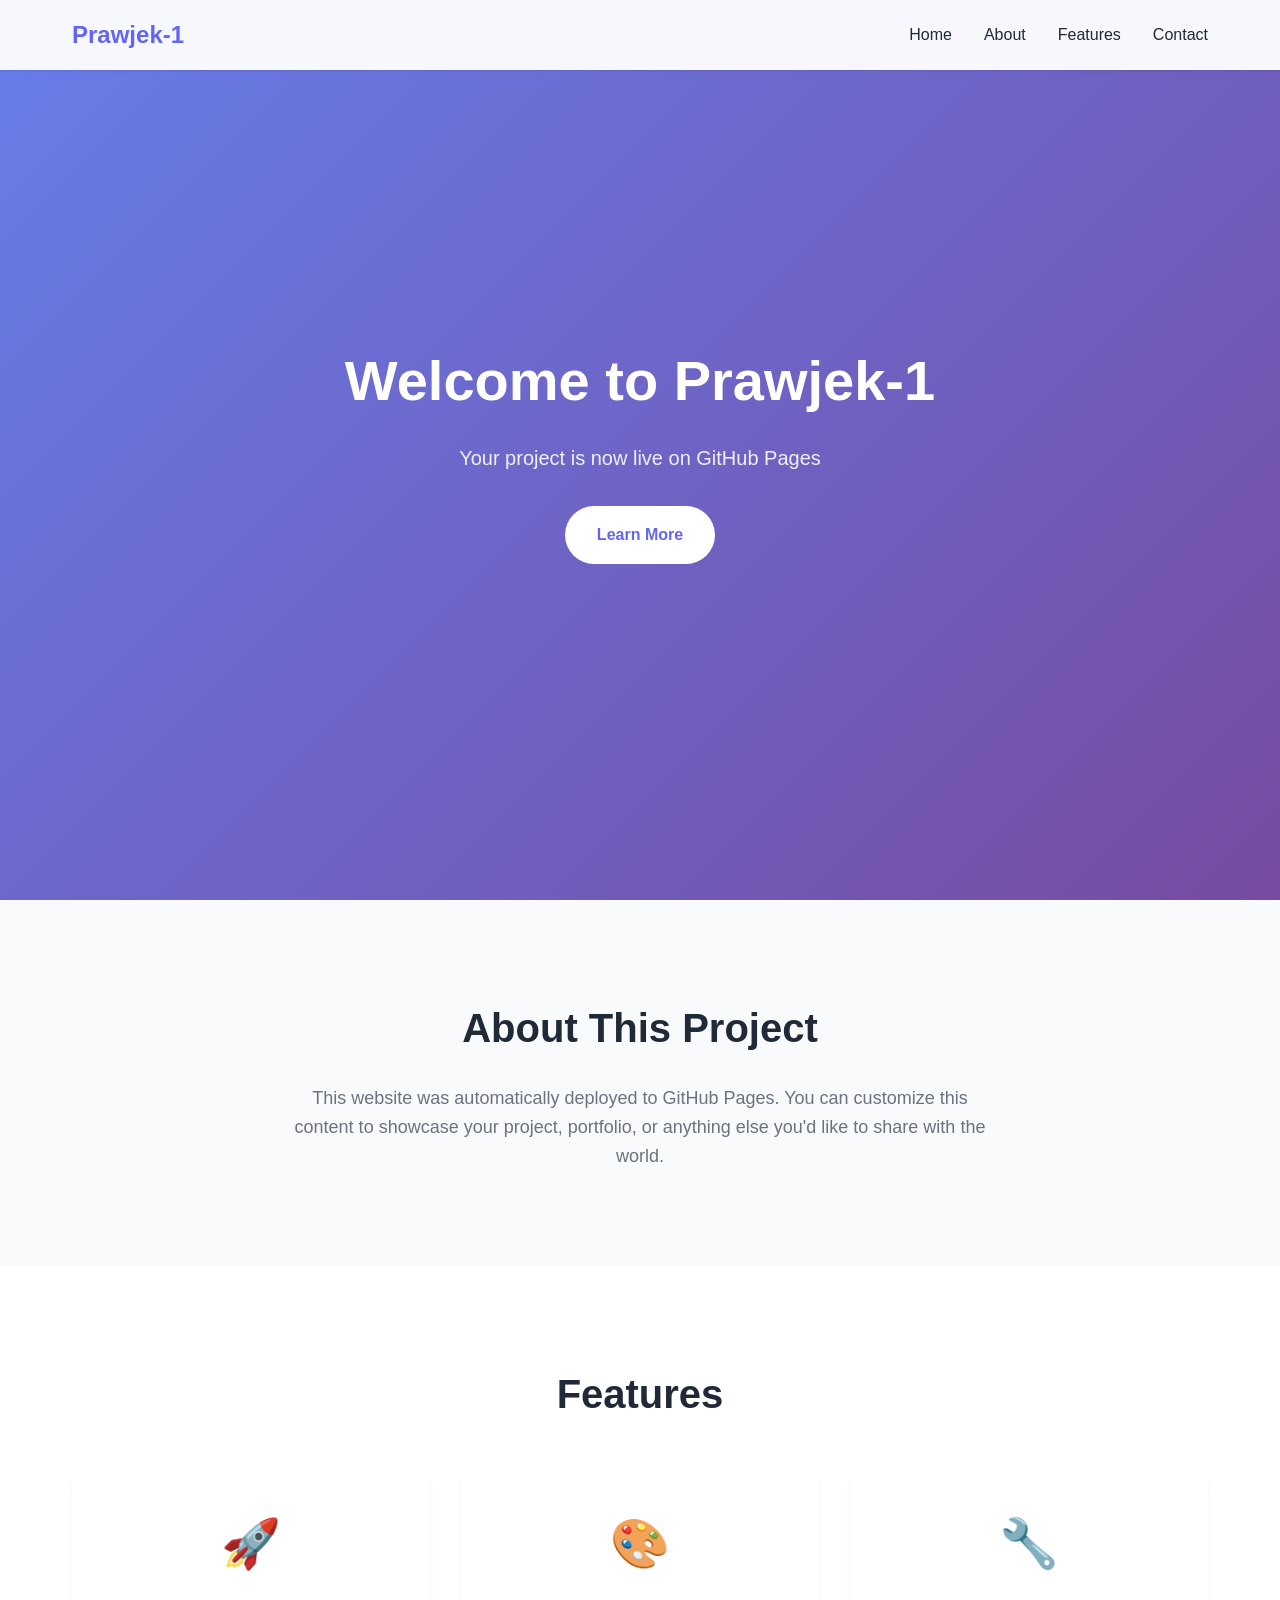
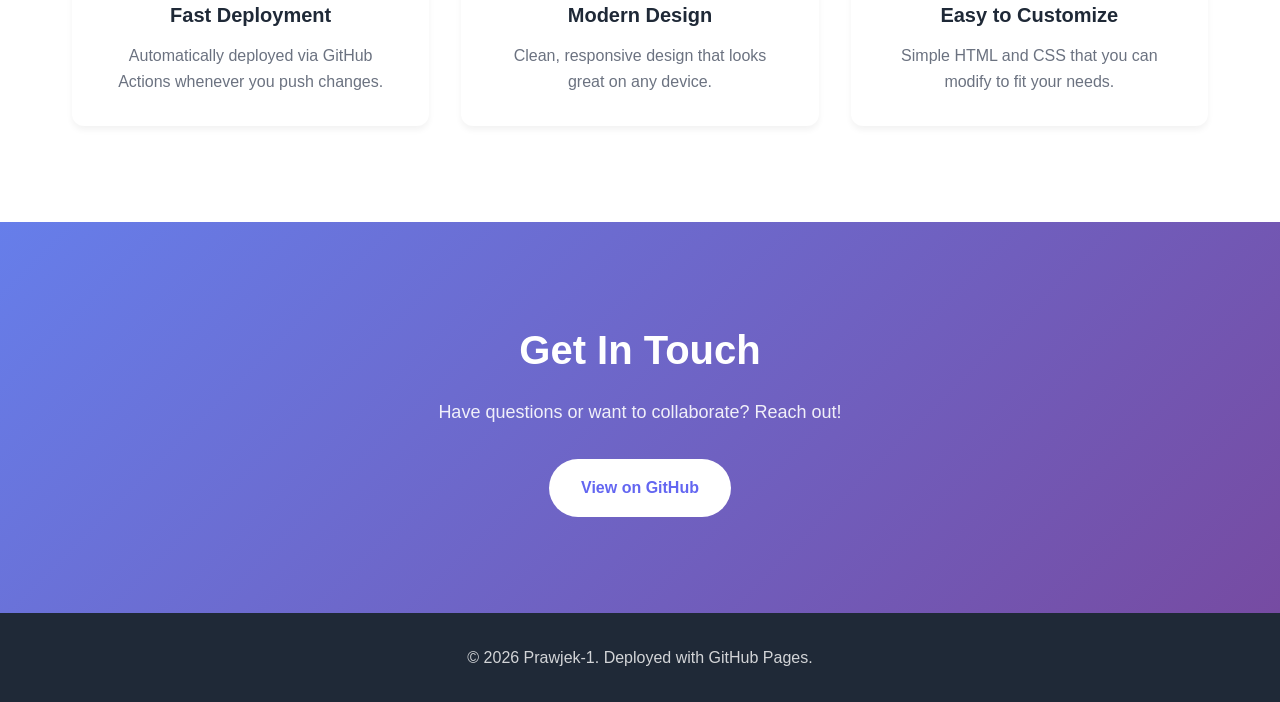
==== index.html @ 38181881 "Add GitHub Pages website with automatic deployment - Create responsive landing page with modern desi" ====
<!DOCTYPE html>
<html lang="en">
<head>
    <meta charset="UTF-8">
    <meta name="viewport" content="width=device-width, initial-scale=1.0">
    <title>Prawjek-1 | Welcome</title>
    <link rel="stylesheet" href="style.css">
</head>
<body>
    <header>
        <nav>
            <div class="logo">Prawjek-1</div>
            <ul class="nav-links">
                <li><a href="#home">Home</a></li>
                <li><a href="#about">About</a></li>
                <li><a href="#features">Features</a></li>
                <li><a href="#contact">Contact</a></li>
            </ul>
        </nav>
    </header>

    <main>
        <section id="home" class="hero">
            <div class="hero-content">
                <h1>Welcome to Prawjek-1</h1>
                <p>Your project is now live on GitHub Pages</p>
                <a href="#about" class="cta-button">Learn More</a>
            </div>
        </section>

        <section id="about" class="about">
            <div class="container">
                <h2>About This Project</h2>
                <p>This website was automatically deployed to GitHub Pages. You can customize this content to showcase your project, portfolio, or anything else you'd like to share with the world.</p>
            </div>
        </section>

        <section id="features" class="features">
            <div class="container">
                <h2>Features</h2>
                <div class="feature-grid">
                    <div class="feature-card">
                        <div class="feature-icon">🚀</div>
                        <h3>Fast Deployment</h3>
                        <p>Automatically deployed via GitHub Actions whenever you push changes.</p>
                    </div>
                    <div class="feature-card">
                        <div class="feature-icon">🎨</div>
                        <h3>Modern Design</h3>
                        <p>Clean, responsive design that looks great on any device.</p>
                    </div>
                    <div class="feature-card">
                        <div class="feature-icon">🔧</div>
                        <h3>Easy to Customize</h3>
                        <p>Simple HTML and CSS that you can modify to fit your needs.</p>
                    </div>
                </div>
            </div>
        </section>

        <section id="contact" class="contact">
            <div class="container">
                <h2>Get In Touch</h2>
                <p>Have questions or want to collaborate? Reach out!</p>
                <a href="https://github.com/vishchhab-bit/Prawjek-1" class="cta-button">View on GitHub</a>
            </div>
        </section>
    </main>

    <footer>
        <p>&copy; 2026 Prawjek-1. Deployed with GitHub Pages.</p>
    </footer>
</body>
</html>
---- style.css ----
* {
    margin: 0;
    padding: 0;
    box-sizing: border-box;
}

:root {
    --primary-color: #6366f1;
    --primary-dark: #4f46e5;
    --secondary-color: #0ea5e9;
    --text-color: #1f2937;
    --text-light: #6b7280;
    --bg-color: #ffffff;
    --bg-alt: #f9fafb;
}

body {
    font-family: -apple-system, BlinkMacSystemFont, 'Segoe UI', Roboto, Oxygen, Ubuntu, sans-serif;
    line-height: 1.6;
    color: var(--text-color);
    background-color: var(--bg-color);
}

/* Navigation */
header {
    position: fixed;
    top: 0;
    width: 100%;
    background: rgba(255, 255, 255, 0.95);
    backdrop-filter: blur(10px);
    box-shadow: 0 1px 3px rgba(0, 0, 0, 0.1);
    z-index: 1000;
}

nav {
    max-width: 1200px;
    margin: 0 auto;
    padding: 1rem 2rem;
    display: flex;
    justify-content: space-between;
    align-items: center;
}

.logo {
    font-size: 1.5rem;
    font-weight: 700;
    color: var(--primary-color);
}

.nav-links {
    display: flex;
    list-style: none;
    gap: 2rem;
}

.nav-links a {
    text-decoration: none;
    color: var(--text-color);
    font-weight: 500;
    transition: color 0.3s;
}

.nav-links a:hover {
    color: var(--primary-color);
}

/* Hero Section */
.hero {
    min-height: 100vh;
    display: flex;
    align-items: center;
    justify-content: center;
    text-align: center;
    background: linear-gradient(135deg, #667eea 0%, #764ba2 100%);
    color: white;
    padding: 2rem;
}

.hero-content h1 {
    font-size: 3.5rem;
    margin-bottom: 1rem;
    font-weight: 700;
}

.hero-content p {
    font-size: 1.25rem;
    margin-bottom: 2rem;
    opacity: 0.9;
}

.cta-button {
    display: inline-block;
    padding: 1rem 2rem;
    background: white;
    color: var(--primary-color);
    text-decoration: none;
    border-radius: 50px;
    font-weight: 600;
    transition: transform 0.3s, box-shadow 0.3s;
}

.cta-button:hover {
    transform: translateY(-2px);
    box-shadow: 0 10px 20px rgba(0, 0, 0, 0.2);
}

/* Container */
.container {
    max-width: 1200px;
    margin: 0 auto;
    padding: 0 2rem;
}

/* About Section */
.about {
    padding: 6rem 0;
    background: var(--bg-alt);
    text-align: center;
}

.about h2 {
    font-size: 2.5rem;
    margin-bottom: 1.5rem;
    color: var(--text-color);
}

.about p {
    font-size: 1.125rem;
    color: var(--text-light);
    max-width: 700px;
    margin: 0 auto;
}

/* Features Section */
.features {
    padding: 6rem 0;
    text-align: center;
}

.features h2 {
    font-size: 2.5rem;
    margin-bottom: 3rem;
}

.feature-grid {
    display: grid;
    grid-template-columns: repeat(auto-fit, minmax(280px, 1fr));
    gap: 2rem;
}

.feature-card {
    padding: 2rem;
    background: var(--bg-color);
    border-radius: 12px;
    box-shadow: 0 4px 6px rgba(0, 0, 0, 0.05);
    transition: transform 0.3s, box-shadow 0.3s;
}

.feature-card:hover {
    transform: translateY(-5px);
    box-shadow: 0 10px 30px rgba(0, 0, 0, 0.1);
}

.feature-icon {
    font-size: 3rem;
    margin-bottom: 1rem;
}

.feature-card h3 {
    font-size: 1.25rem;
    margin-bottom: 0.75rem;
    color: var(--text-color);
}

.feature-card p {
    color: var(--text-light);
}

/* Contact Section */
.contact {
    padding: 6rem 0;
    background: linear-gradient(135deg, #667eea 0%, #764ba2 100%);
    color: white;
    text-align: center;
}

.contact h2 {
    font-size: 2.5rem;
    margin-bottom: 1rem;
}

.contact p {
    font-size: 1.125rem;
    margin-bottom: 2rem;
    opacity: 0.9;
}

/* Footer */
footer {
    padding: 2rem;
    text-align: center;
    background: var(--text-color);
    color: white;
}

footer p {
    opacity: 0.8;
}

/* Responsive */
@media (max-width: 768px) {
    .hero-content h1 {
        font-size: 2.5rem;
    }

    .nav-links {
        display: none;
    }

    .feature-grid {
        grid-template-columns: 1fr;
    }
}
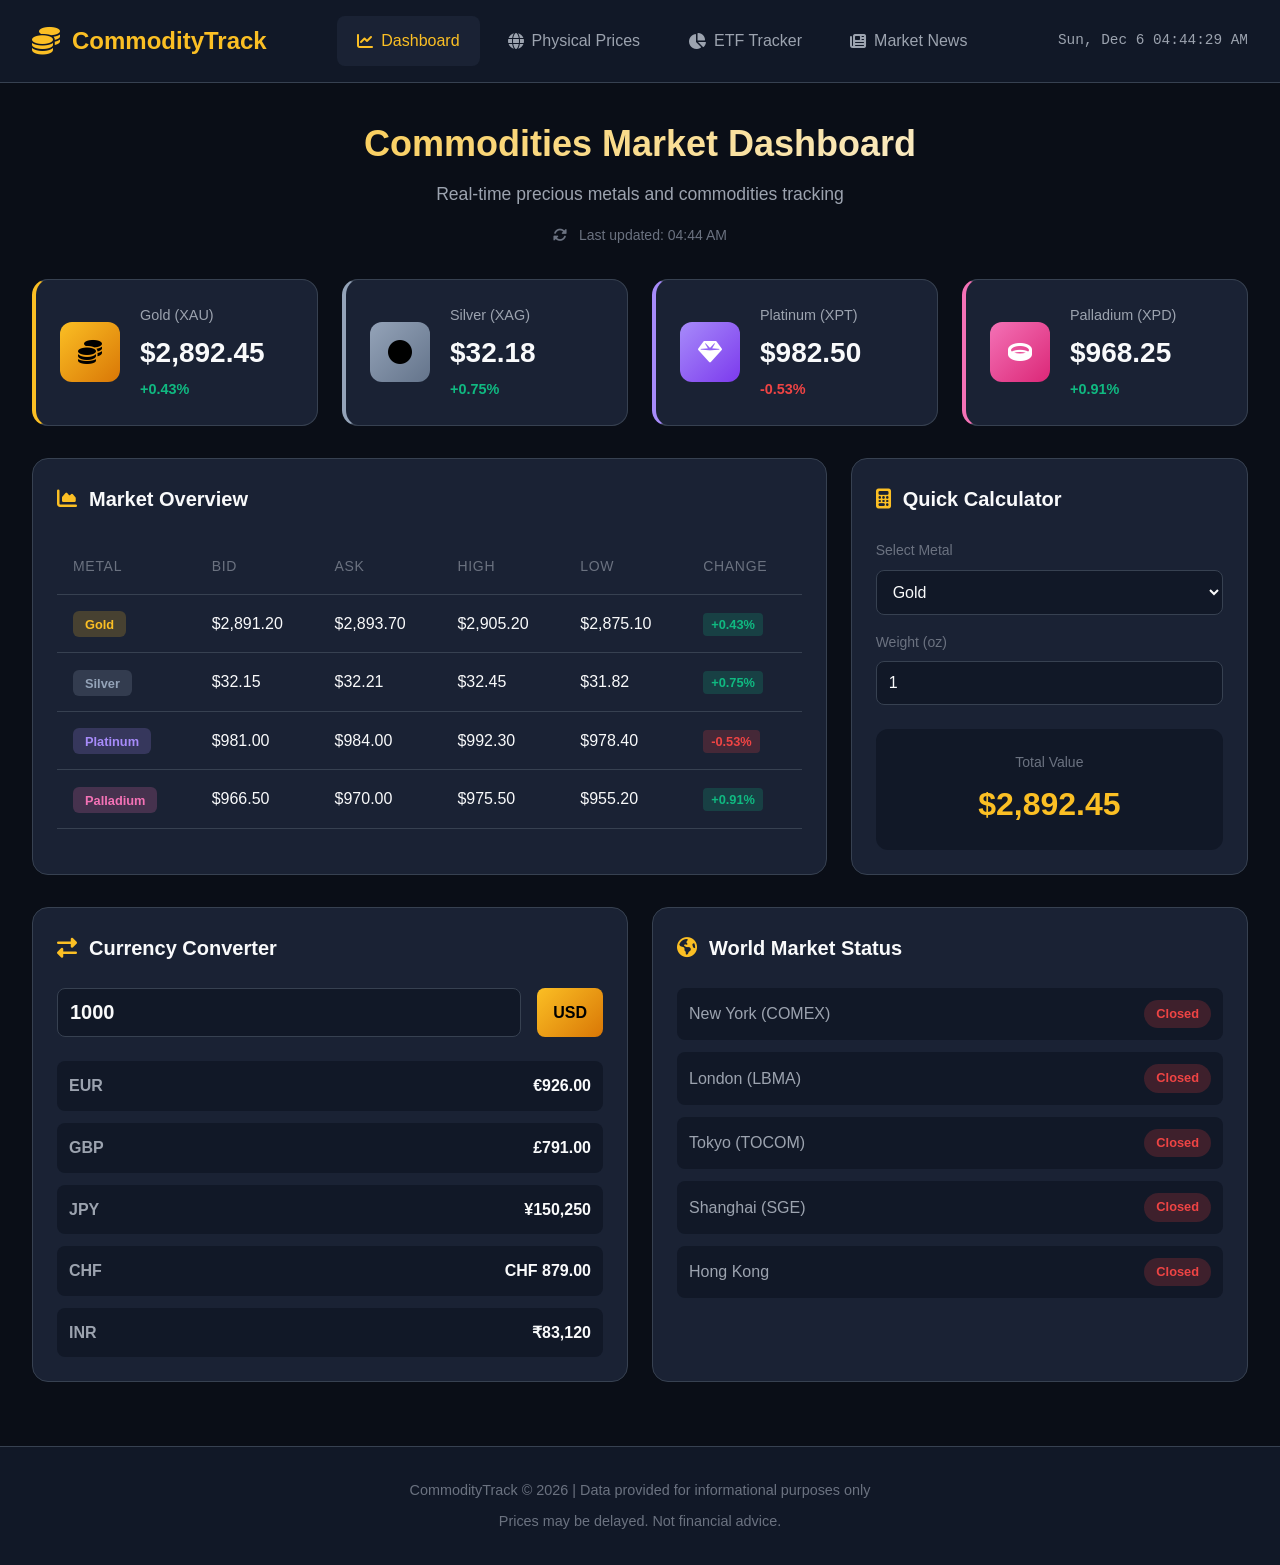
==== commit 183cfdf6: "Build comprehensive commodities tracking dashboard Features: - Main dashboard with live precious met" ====
--- a/index.html
+++ b/index.html
@@ -3,72 +3,217 @@
 <head>
     <meta charset="UTF-8">
     <meta name="viewport" content="width=device-width, initial-scale=1.0">
-    <title>Prawjek-1 | Welcome</title>
+    <title>CommodityTrack | Precious Metals & Commodities Dashboard</title>
     <link rel="stylesheet" href="style.css">
+    <link rel="stylesheet" href="https://cdnjs.cloudflare.com/ajax/libs/font-awesome/6.4.0/css/all.min.css">
 </head>
 <body>
-    <header>
-        <nav>
-            <div class="logo">Prawjek-1</div>
-            <ul class="nav-links">
-                <li><a href="#home">Home</a></li>
-                <li><a href="#about">About</a></li>
-                <li><a href="#features">Features</a></li>
-                <li><a href="#contact">Contact</a></li>
-            </ul>
-        </nav>
-    </header>
-
-    <main>
-        <section id="home" class="hero">
-            <div class="hero-content">
-                <h1>Welcome to Prawjek-1</h1>
-                <p>Your project is now live on GitHub Pages</p>
-                <a href="#about" class="cta-button">Learn More</a>
+    <nav class="navbar">
+        <div class="nav-brand">
+            <i class="fas fa-coins"></i>
+            <span>CommodityTrack</span>
+        </div>
+        <ul class="nav-links">
+            <li><a href="index.html" class="active"><i class="fas fa-chart-line"></i> Dashboard</a></li>
+            <li><a href="prices.html"><i class="fas fa-globe"></i> Physical Prices</a></li>
+            <li><a href="etf.html"><i class="fas fa-chart-pie"></i> ETF Tracker</a></li>
+            <li><a href="news.html"><i class="fas fa-newspaper"></i> Market News</a></li>
+        </ul>
+        <div class="nav-time">
+            <span id="current-time"></span>
+        </div>
+    </nav>
+
+    <main class="dashboard">
+        <header class="dashboard-header">
+            <h1>Commodities Market Dashboard</h1>
+            <p>Real-time precious metals and commodities tracking</p>
+            <div class="last-updated">
+                <i class="fas fa-sync-alt"></i> Last updated: <span id="update-time">Loading...</span>
+            </div>
+        </header>
+
+        <!-- Quick Stats -->
+        <section class="quick-stats">
+            <div class="stat-card gold">
+                <div class="stat-icon"><i class="fas fa-coins"></i></div>
+                <div class="stat-info">
+                    <h3>Gold (XAU)</h3>
+                    <p class="price" id="gold-price">$---.--</p>
+                    <span class="change positive" id="gold-change">+0.00%</span>
+                </div>
+            </div>
+            <div class="stat-card silver">
+                <div class="stat-icon"><i class="fas fa-circle"></i></div>
+                <div class="stat-info">
+                    <h3>Silver (XAG)</h3>
+                    <p class="price" id="silver-price">$---.--</p>
+                    <span class="change positive" id="silver-change">+0.00%</span>
+                </div>
+            </div>
+            <div class="stat-card platinum">
+                <div class="stat-icon"><i class="fas fa-gem"></i></div>
+                <div class="stat-info">
+                    <h3>Platinum (XPT)</h3>
+                    <p class="price" id="platinum-price">$---.--</p>
+                    <span class="change negative" id="platinum-change">-0.00%</span>
+                </div>
+            </div>
+            <div class="stat-card palladium">
+                <div class="stat-icon"><i class="fas fa-ring"></i></div>
+                <div class="stat-info">
+                    <h3>Palladium (XPD)</h3>
+                    <p class="price" id="palladium-price">$---.--</p>
+                    <span class="change positive" id="palladium-change">+0.00%</span>
+                </div>
             </div>
         </section>
 
-        <section id="about" class="about">
-            <div class="container">
-                <h2>About This Project</h2>
-                <p>This website was automatically deployed to GitHub Pages. You can customize this content to showcase your project, portfolio, or anything else you'd like to share with the world.</p>
+        <!-- Market Overview -->
+        <section class="market-overview">
+            <div class="overview-card">
+                <h2><i class="fas fa-chart-area"></i> Market Overview</h2>
+                <div class="market-table-container">
+                    <table class="market-table">
+                        <thead>
+                            <tr>
+                                <th>Metal</th>
+                                <th>Bid</th>
+                                <th>Ask</th>
+                                <th>High</th>
+                                <th>Low</th>
+                                <th>Change</th>
+                            </tr>
+                        </thead>
+                        <tbody id="market-table-body">
+                            <tr>
+                                <td><span class="metal-badge gold">Gold</span></td>
+                                <td id="gold-bid">$---</td>
+                                <td id="gold-ask">$---</td>
+                                <td id="gold-high">$---</td>
+                                <td id="gold-low">$---</td>
+                                <td><span class="change-badge positive" id="gold-table-change">+0.00%</span></td>
+                            </tr>
+                            <tr>
+                                <td><span class="metal-badge silver">Silver</span></td>
+                                <td id="silver-bid">$---</td>
+                                <td id="silver-ask">$---</td>
+                                <td id="silver-high">$---</td>
+                                <td id="silver-low">$---</td>
+                                <td><span class="change-badge positive" id="silver-table-change">+0.00%</span></td>
+                            </tr>
+                            <tr>
+                                <td><span class="metal-badge platinum">Platinum</span></td>
+                                <td id="platinum-bid">$---</td>
+                                <td id="platinum-ask">$---</td>
+                                <td id="platinum-high">$---</td>
+                                <td id="platinum-low">$---</td>
+                                <td><span class="change-badge negative" id="platinum-table-change">-0.00%</span></td>
+                            </tr>
+                            <tr>
+                                <td><span class="metal-badge palladium">Palladium</span></td>
+                                <td id="palladium-bid">$---</td>
+                                <td id="palladium-ask">$---</td>
+                                <td id="palladium-high">$---</td>
+                                <td id="palladium-low">$---</td>
+                                <td><span class="change-badge positive" id="palladium-table-change">+0.00%</span></td>
+                            </tr>
+                        </tbody>
+                    </table>
+                </div>
+            </div>
+
+            <div class="overview-card">
+                <h2><i class="fas fa-calculator"></i> Quick Calculator</h2>
+                <div class="calculator">
+                    <div class="calc-input">
+                        <label for="calc-metal">Select Metal</label>
+                        <select id="calc-metal">
+                            <option value="gold">Gold</option>
+                            <option value="silver">Silver</option>
+                            <option value="platinum">Platinum</option>
+                            <option value="palladium">Palladium</option>
+                        </select>
+                    </div>
+                    <div class="calc-input">
+                        <label for="calc-weight">Weight (oz)</label>
+                        <input type="number" id="calc-weight" value="1" min="0.01" step="0.01">
+                    </div>
+                    <div class="calc-result">
+                        <span>Total Value</span>
+                        <p id="calc-total">$0.00</p>
+                    </div>
+                </div>
             </div>
         </section>
 
-        <section id="features" class="features">
-            <div class="container">
-                <h2>Features</h2>
-                <div class="feature-grid">
-                    <div class="feature-card">
-                        <div class="feature-icon">🚀</div>
-                        <h3>Fast Deployment</h3>
-                        <p>Automatically deployed via GitHub Actions whenever you push changes.</p>
-                    </div>
-                    <div class="feature-card">
-                        <div class="feature-icon">🎨</div>
-                        <h3>Modern Design</h3>
-                        <p>Clean, responsive design that looks great on any device.</p>
-                    </div>
-                    <div class="feature-card">
-                        <div class="feature-icon">🔧</div>
-                        <h3>Easy to Customize</h3>
-                        <p>Simple HTML and CSS that you can modify to fit your needs.</p>
-                    </div>
-                </div>
-            </div>
-        </section>
-
-        <section id="contact" class="contact">
-            <div class="container">
-                <h2>Get In Touch</h2>
-                <p>Have questions or want to collaborate? Reach out!</p>
-                <a href="https://github.com/vishchhab-bit/Prawjek-1" class="cta-button">View on GitHub</a>
+        <!-- Currency Converter & World Markets -->
+        <section class="bottom-section">
+            <div class="overview-card">
+                <h2><i class="fas fa-exchange-alt"></i> Currency Converter</h2>
+                <div class="converter">
+                    <div class="converter-row">
+                        <input type="number" id="usd-amount" value="1000" min="0">
+                        <span class="currency-label">USD</span>
+                    </div>
+                    <div class="converter-results">
+                        <div class="currency-result">
+                            <span class="flag">EUR</span>
+                            <span id="eur-value">---</span>
+                        </div>
+                        <div class="currency-result">
+                            <span class="flag">GBP</span>
+                            <span id="gbp-value">---</span>
+                        </div>
+                        <div class="currency-result">
+                            <span class="flag">JPY</span>
+                            <span id="jpy-value">---</span>
+                        </div>
+                        <div class="currency-result">
+                            <span class="flag">CHF</span>
+                            <span id="chf-value">---</span>
+                        </div>
+                        <div class="currency-result">
+                            <span class="flag">INR</span>
+                            <span id="inr-value">---</span>
+                        </div>
+                    </div>
+                </div>
+            </div>
+
+            <div class="overview-card">
+                <h2><i class="fas fa-globe-americas"></i> World Market Status</h2>
+                <div class="world-markets">
+                    <div class="market-status">
+                        <span class="market-name">New York (COMEX)</span>
+                        <span class="market-indicator" id="ny-status">Closed</span>
+                    </div>
+                    <div class="market-status">
+                        <span class="market-name">London (LBMA)</span>
+                        <span class="market-indicator" id="london-status">Closed</span>
+                    </div>
+                    <div class="market-status">
+                        <span class="market-name">Tokyo (TOCOM)</span>
+                        <span class="market-indicator" id="tokyo-status">Closed</span>
+                    </div>
+                    <div class="market-status">
+                        <span class="market-name">Shanghai (SGE)</span>
+                        <span class="market-indicator" id="shanghai-status">Closed</span>
+                    </div>
+                    <div class="market-status">
+                        <span class="market-name">Hong Kong</span>
+                        <span class="market-indicator" id="hk-status">Closed</span>
+                    </div>
+                </div>
             </div>
         </section>
     </main>
 
     <footer>
-        <p>&copy; 2026 Prawjek-1. Deployed with GitHub Pages.</p>
+        <p>CommodityTrack &copy; 2026 | Data provided for informational purposes only</p>
+        <p>Prices may be delayed. Not financial advice.</p>
     </footer>
+
+    <script src="app.js"></script>
 </body>
 </html>
--- a/style.css
+++ b/style.css
@@ -1,3 +1,5 @@
+/* CommodityTrack - Professional Financial Dashboard Styles */
+
 * {
     margin: 0;
     padding: 0;
@@ -5,219 +7,1276 @@
 }
 
 :root {
-    --primary-color: #6366f1;
-    --primary-dark: #4f46e5;
-    --secondary-color: #0ea5e9;
-    --text-color: #1f2937;
-    --text-light: #6b7280;
-    --bg-color: #ffffff;
-    --bg-alt: #f9fafb;
+    --bg-primary: #0a0e17;
+    --bg-secondary: #111827;
+    --bg-card: #1a2234;
+    --bg-card-hover: #1f2937;
+    --text-primary: #f9fafb;
+    --text-secondary: #9ca3af;
+    --text-muted: #6b7280;
+    --gold: #fbbf24;
+    --gold-dark: #d97706;
+    --silver: #94a3b8;
+    --silver-dark: #64748b;
+    --platinum: #a78bfa;
+    --palladium: #f472b6;
+    --positive: #10b981;
+    --negative: #ef4444;
+    --accent: #3b82f6;
+    --border: #374151;
+    --gradient-gold: linear-gradient(135deg, #fbbf24 0%, #d97706 100%);
+    --gradient-silver: linear-gradient(135deg, #94a3b8 0%, #64748b 100%);
+    --gradient-platinum: linear-gradient(135deg, #a78bfa 0%, #7c3aed 100%);
+    --gradient-palladium: linear-gradient(135deg, #f472b6 0%, #db2777 100%);
 }
 
 body {
-    font-family: -apple-system, BlinkMacSystemFont, 'Segoe UI', Roboto, Oxygen, Ubuntu, sans-serif;
+    font-family: 'Inter', -apple-system, BlinkMacSystemFont, 'Segoe UI', Roboto, sans-serif;
+    background-color: var(--bg-primary);
+    color: var(--text-primary);
     line-height: 1.6;
-    color: var(--text-color);
-    background-color: var(--bg-color);
+    min-height: 100vh;
 }
 
 /* Navigation */
-header {
-    position: fixed;
+.navbar {
+    background: var(--bg-secondary);
+    padding: 1rem 2rem;
+    display: flex;
+    justify-content: space-between;
+    align-items: center;
+    border-bottom: 1px solid var(--border);
+    position: sticky;
     top: 0;
-    width: 100%;
-    background: rgba(255, 255, 255, 0.95);
-    backdrop-filter: blur(10px);
-    box-shadow: 0 1px 3px rgba(0, 0, 0, 0.1);
     z-index: 1000;
 }
 
-nav {
-    max-width: 1200px;
-    margin: 0 auto;
-    padding: 1rem 2rem;
-    display: flex;
-    justify-content: space-between;
-    align-items: center;
-}
-
-.logo {
+.nav-brand {
+    display: flex;
+    align-items: center;
+    gap: 0.75rem;
     font-size: 1.5rem;
     font-weight: 700;
-    color: var(--primary-color);
+    color: var(--gold);
+}
+
+.nav-brand i {
+    font-size: 1.75rem;
 }
 
 .nav-links {
     display: flex;
     list-style: none;
-    gap: 2rem;
+    gap: 0.5rem;
 }
 
 .nav-links a {
+    color: var(--text-secondary);
     text-decoration: none;
-    color: var(--text-color);
+    padding: 0.75rem 1.25rem;
+    border-radius: 8px;
+    transition: all 0.3s;
+    display: flex;
+    align-items: center;
+    gap: 0.5rem;
     font-weight: 500;
-    transition: color 0.3s;
-}
-
-.nav-links a:hover {
-    color: var(--primary-color);
-}
-
-/* Hero Section */
-.hero {
-    min-height: 100vh;
-    display: flex;
-    align-items: center;
-    justify-content: center;
+}
+
+.nav-links a:hover,
+.nav-links a.active {
+    background: var(--bg-card);
+    color: var(--gold);
+}
+
+.nav-time {
+    color: var(--text-secondary);
+    font-family: 'Monaco', monospace;
+    font-size: 0.9rem;
+}
+
+/* Dashboard */
+.dashboard {
+    max-width: 1400px;
+    margin: 0 auto;
+    padding: 2rem;
+}
+
+.dashboard-header {
     text-align: center;
-    background: linear-gradient(135deg, #667eea 0%, #764ba2 100%);
-    color: white;
-    padding: 2rem;
-}
-
-.hero-content h1 {
-    font-size: 3.5rem;
-    margin-bottom: 1rem;
-    font-weight: 700;
-}
-
-.hero-content p {
-    font-size: 1.25rem;
     margin-bottom: 2rem;
-    opacity: 0.9;
-}
-
-.cta-button {
-    display: inline-block;
-    padding: 1rem 2rem;
-    background: white;
-    color: var(--primary-color);
-    text-decoration: none;
-    border-radius: 50px;
-    font-weight: 600;
-    transition: transform 0.3s, box-shadow 0.3s;
-}
-
-.cta-button:hover {
-    transform: translateY(-2px);
-    box-shadow: 0 10px 20px rgba(0, 0, 0, 0.2);
-}
-
-/* Container */
-.container {
-    max-width: 1200px;
-    margin: 0 auto;
-    padding: 0 2rem;
-}
-
-/* About Section */
-.about {
-    padding: 6rem 0;
-    background: var(--bg-alt);
-    text-align: center;
-}
-
-.about h2 {
-    font-size: 2.5rem;
-    margin-bottom: 1.5rem;
-    color: var(--text-color);
-}
-
-.about p {
-    font-size: 1.125rem;
-    color: var(--text-light);
-    max-width: 700px;
-    margin: 0 auto;
-}
-
-/* Features Section */
-.features {
-    padding: 6rem 0;
-    text-align: center;
-}
-
-.features h2 {
-    font-size: 2.5rem;
-    margin-bottom: 3rem;
-}
-
-.feature-grid {
+}
+
+.dashboard-header h1 {
+    font-size: 2.25rem;
+    margin-bottom: 0.5rem;
+    background: linear-gradient(135deg, var(--gold) 0%, var(--text-primary) 100%);
+    -webkit-background-clip: text;
+    -webkit-text-fill-color: transparent;
+    background-clip: text;
+}
+
+.dashboard-header p {
+    color: var(--text-secondary);
+    font-size: 1.1rem;
+}
+
+.last-updated {
+    margin-top: 1rem;
+    color: var(--text-muted);
+    font-size: 0.875rem;
+}
+
+.last-updated i {
+    margin-right: 0.5rem;
+}
+
+/* Quick Stats Cards */
+.quick-stats {
     display: grid;
     grid-template-columns: repeat(auto-fit, minmax(280px, 1fr));
+    gap: 1.5rem;
+    margin-bottom: 2rem;
+}
+
+.stat-card {
+    background: var(--bg-card);
+    border-radius: 16px;
+    padding: 1.5rem;
+    display: flex;
+    align-items: center;
+    gap: 1.25rem;
+    border: 1px solid var(--border);
+    transition: transform 0.3s, box-shadow 0.3s;
+}
+
+.stat-card:hover {
+    transform: translateY(-4px);
+    box-shadow: 0 20px 40px rgba(0, 0, 0, 0.3);
+}
+
+.stat-card.gold { border-left: 4px solid var(--gold); }
+.stat-card.silver { border-left: 4px solid var(--silver); }
+.stat-card.platinum { border-left: 4px solid var(--platinum); }
+.stat-card.palladium { border-left: 4px solid var(--palladium); }
+
+.stat-icon {
+    width: 60px;
+    height: 60px;
+    border-radius: 12px;
+    display: flex;
+    align-items: center;
+    justify-content: center;
+    font-size: 1.5rem;
+}
+
+.stat-card.gold .stat-icon { background: var(--gradient-gold); color: #000; }
+.stat-card.silver .stat-icon { background: var(--gradient-silver); color: #000; }
+.stat-card.platinum .stat-icon { background: var(--gradient-platinum); color: #fff; }
+.stat-card.palladium .stat-icon { background: var(--gradient-palladium); color: #fff; }
+
+.stat-info h3 {
+    color: var(--text-secondary);
+    font-size: 0.9rem;
+    font-weight: 500;
+    margin-bottom: 0.25rem;
+}
+
+.stat-info .price {
+    font-size: 1.75rem;
+    font-weight: 700;
+    color: var(--text-primary);
+}
+
+.stat-info .change {
+    font-size: 0.9rem;
+    font-weight: 600;
+}
+
+.change.positive { color: var(--positive); }
+.change.negative { color: var(--negative); }
+
+/* Market Overview Section */
+.market-overview {
+    display: grid;
+    grid-template-columns: 2fr 1fr;
+    gap: 1.5rem;
+    margin-bottom: 2rem;
+}
+
+.overview-card {
+    background: var(--bg-card);
+    border-radius: 16px;
+    padding: 1.5rem;
+    border: 1px solid var(--border);
+}
+
+.overview-card h2 {
+    font-size: 1.25rem;
+    margin-bottom: 1.5rem;
+    display: flex;
+    align-items: center;
+    gap: 0.75rem;
+    color: var(--text-primary);
+}
+
+.overview-card h2 i {
+    color: var(--gold);
+}
+
+/* Market Table */
+.market-table-container {
+    overflow-x: auto;
+}
+
+.market-table {
+    width: 100%;
+    border-collapse: collapse;
+}
+
+.market-table th,
+.market-table td {
+    padding: 1rem;
+    text-align: left;
+    border-bottom: 1px solid var(--border);
+}
+
+.market-table th {
+    color: var(--text-muted);
+    font-weight: 500;
+    font-size: 0.875rem;
+    text-transform: uppercase;
+    letter-spacing: 0.05em;
+}
+
+.market-table td {
+    font-weight: 500;
+}
+
+.metal-badge {
+    padding: 0.35rem 0.75rem;
+    border-radius: 6px;
+    font-size: 0.8rem;
+    font-weight: 600;
+}
+
+.metal-badge.gold { background: rgba(251, 191, 36, 0.2); color: var(--gold); }
+.metal-badge.silver { background: rgba(148, 163, 184, 0.2); color: var(--silver); }
+.metal-badge.platinum { background: rgba(167, 139, 250, 0.2); color: var(--platinum); }
+.metal-badge.palladium { background: rgba(244, 114, 182, 0.2); color: var(--palladium); }
+
+.change-badge {
+    padding: 0.25rem 0.5rem;
+    border-radius: 4px;
+    font-size: 0.8rem;
+    font-weight: 600;
+}
+
+.change-badge.positive { background: rgba(16, 185, 129, 0.2); color: var(--positive); }
+.change-badge.negative { background: rgba(239, 68, 68, 0.2); color: var(--negative); }
+
+/* Calculator */
+.calculator {
+    display: flex;
+    flex-direction: column;
+    gap: 1rem;
+}
+
+.calc-input label {
+    display: block;
+    color: var(--text-muted);
+    font-size: 0.875rem;
+    margin-bottom: 0.5rem;
+}
+
+.calc-input select,
+.calc-input input {
+    width: 100%;
+    padding: 0.75rem;
+    background: var(--bg-secondary);
+    border: 1px solid var(--border);
+    border-radius: 8px;
+    color: var(--text-primary);
+    font-size: 1rem;
+}
+
+.calc-input select:focus,
+.calc-input input:focus {
+    outline: none;
+    border-color: var(--gold);
+}
+
+.calc-result {
+    background: var(--bg-secondary);
+    padding: 1.25rem;
+    border-radius: 12px;
+    text-align: center;
+    margin-top: 0.5rem;
+}
+
+.calc-result span {
+    color: var(--text-muted);
+    font-size: 0.875rem;
+}
+
+.calc-result p {
+    font-size: 2rem;
+    font-weight: 700;
+    color: var(--gold);
+    margin-top: 0.25rem;
+}
+
+/* Bottom Section */
+.bottom-section {
+    display: grid;
+    grid-template-columns: repeat(auto-fit, minmax(350px, 1fr));
+    gap: 1.5rem;
+}
+
+/* Currency Converter */
+.converter-row {
+    display: flex;
+    align-items: center;
+    gap: 1rem;
+    margin-bottom: 1.5rem;
+}
+
+.converter-row input {
+    flex: 1;
+    padding: 0.75rem;
+    background: var(--bg-secondary);
+    border: 1px solid var(--border);
+    border-radius: 8px;
+    color: var(--text-primary);
+    font-size: 1.25rem;
+    font-weight: 600;
+}
+
+.currency-label {
+    background: var(--gradient-gold);
+    color: #000;
+    padding: 0.75rem 1rem;
+    border-radius: 8px;
+    font-weight: 700;
+}
+
+.converter-results {
+    display: grid;
+    gap: 0.75rem;
+}
+
+.currency-result {
+    display: flex;
+    justify-content: space-between;
+    align-items: center;
+    padding: 0.75rem;
+    background: var(--bg-secondary);
+    border-radius: 8px;
+}
+
+.currency-result .flag {
+    font-weight: 600;
+    color: var(--text-secondary);
+}
+
+.currency-result span:last-child {
+    font-weight: 600;
+    color: var(--text-primary);
+}
+
+/* World Markets */
+.world-markets {
+    display: flex;
+    flex-direction: column;
+    gap: 0.75rem;
+}
+
+.market-status {
+    display: flex;
+    justify-content: space-between;
+    align-items: center;
+    padding: 0.75rem;
+    background: var(--bg-secondary);
+    border-radius: 8px;
+}
+
+.market-name {
+    color: var(--text-secondary);
+}
+
+.market-indicator {
+    padding: 0.25rem 0.75rem;
+    border-radius: 20px;
+    font-size: 0.8rem;
+    font-weight: 600;
+}
+
+.market-indicator.open {
+    background: rgba(16, 185, 129, 0.2);
+    color: var(--positive);
+}
+
+.market-indicator.closed {
+    background: rgba(239, 68, 68, 0.2);
+    color: var(--negative);
+}
+
+/* Prices Page Styles */
+.prices-grid {
+    display: grid;
+    grid-template-columns: repeat(auto-fit, minmax(300px, 1fr));
+    gap: 1.5rem;
+    margin-bottom: 2rem;
+}
+
+.price-card {
+    background: var(--bg-card);
+    border-radius: 16px;
+    overflow: hidden;
+    border: 1px solid var(--border);
+    transition: transform 0.3s;
+}
+
+.price-card:hover {
+    transform: translateY(-4px);
+}
+
+.price-card.featured {
+    border: 2px solid var(--gold);
+}
+
+.price-header {
+    padding: 1.25rem;
+    display: flex;
+    justify-content: space-between;
+    align-items: center;
+}
+
+.gold-gradient { background: var(--gradient-gold); color: #000; }
+.silver-gradient { background: var(--gradient-silver); color: #000; }
+.platinum-gradient { background: var(--gradient-platinum); color: #fff; }
+.palladium-gradient { background: var(--gradient-palladium); color: #fff; }
+
+.price-header h2 {
+    font-size: 1.1rem;
+    display: flex;
+    align-items: center;
+    gap: 0.5rem;
+}
+
+.spot-label {
+    font-size: 0.75rem;
+    font-weight: 600;
+    text-transform: uppercase;
+    opacity: 0.8;
+}
+
+.price-body {
+    padding: 1.5rem;
+}
+
+.main-price {
+    display: flex;
+    align-items: baseline;
+    gap: 0.25rem;
+    margin-bottom: 0.5rem;
+}
+
+.main-price .currency {
+    font-size: 1.25rem;
+    color: var(--text-secondary);
+}
+
+.main-price .amount {
+    font-size: 2.5rem;
+    font-weight: 700;
+}
+
+.main-price .unit {
+    color: var(--text-muted);
+    font-size: 1rem;
+}
+
+.price-change {
+    font-size: 1rem;
+    font-weight: 600;
+    margin-bottom: 1.5rem;
+}
+
+.price-change.positive { color: var(--positive); }
+.price-change.negative { color: var(--negative); }
+
+.price-details {
+    border-top: 1px solid var(--border);
+    padding-top: 1rem;
+}
+
+.detail-row {
+    display: flex;
+    justify-content: space-between;
+    padding: 0.5rem 0;
+    color: var(--text-secondary);
+}
+
+.detail-row span:last-child {
+    color: var(--text-primary);
+    font-weight: 500;
+}
+
+/* World Prices Section */
+.world-prices-section {
+    margin-bottom: 2rem;
+}
+
+.world-prices-section h2 {
+    font-size: 1.5rem;
+    margin-bottom: 1.5rem;
+    display: flex;
+    align-items: center;
+    gap: 0.75rem;
+}
+
+.world-prices-section h2 i {
+    color: var(--gold);
+}
+
+.world-prices-grid {
+    display: grid;
+    grid-template-columns: repeat(auto-fit, minmax(250px, 1fr));
+    gap: 1rem;
+}
+
+.market-card {
+    background: var(--bg-card);
+    border-radius: 12px;
+    padding: 1.25rem;
+    border: 1px solid var(--border);
+    transition: all 0.3s;
+}
+
+.market-card:hover {
+    border-color: var(--gold);
+}
+
+.market-flag h3 {
+    font-size: 1rem;
+    margin-bottom: 0.25rem;
+}
+
+.market-flag .exchange {
+    font-size: 0.8rem;
+    color: var(--text-muted);
+}
+
+.market-price {
+    margin: 1rem 0 0.5rem;
+    display: flex;
+    align-items: center;
+    gap: 0.75rem;
+}
+
+.market-price .price {
+    font-size: 1.25rem;
+    font-weight: 700;
+}
+
+.market-price .change {
+    font-size: 0.85rem;
+    font-weight: 600;
+}
+
+.market-currency {
+    font-size: 0.8rem;
+    color: var(--text-muted);
+}
+
+/* Other Commodities */
+.other-commodities {
+    background: var(--bg-card);
+    border-radius: 16px;
+    padding: 1.5rem;
+    border: 1px solid var(--border);
+}
+
+.other-commodities h2 {
+    font-size: 1.25rem;
+    margin-bottom: 1.5rem;
+    display: flex;
+    align-items: center;
+    gap: 0.75rem;
+}
+
+.commodities-table-container {
+    overflow-x: auto;
+}
+
+.commodities-table {
+    width: 100%;
+    border-collapse: collapse;
+}
+
+.commodities-table th,
+.commodities-table td {
+    padding: 1rem;
+    text-align: left;
+    border-bottom: 1px solid var(--border);
+}
+
+.commodities-table th {
+    color: var(--text-muted);
+    font-weight: 500;
+    font-size: 0.875rem;
+    text-transform: uppercase;
+}
+
+.commodities-table td.positive { color: var(--positive); }
+.commodities-table td.negative { color: var(--negative); }
+
+/* ETF Page Styles */
+.etf-overview {
+    display: grid;
+    grid-template-columns: repeat(auto-fit, minmax(280px, 1fr));
+    gap: 1.5rem;
+    margin-bottom: 2rem;
+}
+
+.etf-highlight-card {
+    background: var(--bg-card);
+    border-radius: 16px;
+    padding: 1.5rem;
+    border: 1px solid var(--border);
+    transition: all 0.3s;
+}
+
+.etf-highlight-card:hover {
+    transform: translateY(-4px);
+    box-shadow: 0 20px 40px rgba(0, 0, 0, 0.3);
+}
+
+.etf-highlight-card.gold { border-top: 4px solid var(--gold); }
+.etf-highlight-card.silver { border-top: 4px solid var(--silver); }
+.etf-highlight-card.platinum { border-top: 4px solid var(--platinum); }
+
+.etf-header {
+    display: flex;
+    align-items: center;
+    gap: 0.75rem;
+    margin-bottom: 1rem;
+}
+
+.etf-ticker {
+    background: var(--bg-secondary);
+    padding: 0.35rem 0.75rem;
+    border-radius: 6px;
+    font-weight: 700;
+    font-size: 1rem;
+}
+
+.etf-name {
+    color: var(--text-secondary);
+    font-size: 0.85rem;
+}
+
+.etf-price {
+    font-size: 2rem;
+    font-weight: 700;
+    margin-bottom: 0.5rem;
+}
+
+.etf-change {
+    font-weight: 600;
+    margin-bottom: 1rem;
+}
+
+.etf-change.positive { color: var(--positive); }
+.etf-change.negative { color: var(--negative); }
+
+.etf-meta {
+    display: flex;
+    gap: 1.5rem;
+    color: var(--text-muted);
+    font-size: 0.85rem;
+}
+
+.etf-meta i {
+    margin-right: 0.35rem;
+}
+
+/* ETF Table Section */
+.etf-table-section {
+    background: var(--bg-card);
+    border-radius: 16px;
+    padding: 1.5rem;
+    border: 1px solid var(--border);
+    margin-bottom: 2rem;
+}
+
+.section-header {
+    display: flex;
+    justify-content: space-between;
+    align-items: center;
+    margin-bottom: 1.5rem;
+    flex-wrap: wrap;
+    gap: 1rem;
+}
+
+.section-header h2 {
+    font-size: 1.25rem;
+    display: flex;
+    align-items: center;
+    gap: 0.75rem;
+}
+
+.filter-buttons {
+    display: flex;
+    gap: 0.5rem;
+}
+
+.filter-btn {
+    padding: 0.5rem 1rem;
+    background: var(--bg-secondary);
+    border: 1px solid var(--border);
+    border-radius: 8px;
+    color: var(--text-secondary);
+    cursor: pointer;
+    transition: all 0.3s;
+    font-weight: 500;
+}
+
+.filter-btn:hover,
+.filter-btn.active {
+    background: var(--gold);
+    color: #000;
+    border-color: var(--gold);
+}
+
+.etf-table-container {
+    overflow-x: auto;
+}
+
+.etf-table {
+    width: 100%;
+    border-collapse: collapse;
+}
+
+.etf-table th,
+.etf-table td {
+    padding: 1rem;
+    text-align: left;
+    border-bottom: 1px solid var(--border);
+}
+
+.etf-table th {
+    color: var(--text-muted);
+    font-weight: 500;
+    font-size: 0.875rem;
+    text-transform: uppercase;
+}
+
+.etf-table .ticker {
+    font-weight: 700;
+    padding: 0.35rem 0.75rem;
+    border-radius: 6px;
+    display: inline-block;
+}
+
+.ticker.gold { background: rgba(251, 191, 36, 0.2); color: var(--gold); }
+.ticker.silver { background: rgba(148, 163, 184, 0.2); color: var(--silver); }
+.ticker.platinum { background: rgba(167, 139, 250, 0.2); color: var(--platinum); }
+.ticker.palladium { background: rgba(244, 114, 182, 0.2); color: var(--palladium); }
+
+.etf-table td.positive { color: var(--positive); }
+.etf-table td.negative { color: var(--negative); }
+
+/* ETF Comparison */
+.etf-comparison {
+    background: var(--bg-card);
+    border-radius: 16px;
+    padding: 1.5rem;
+    border: 1px solid var(--border);
+}
+
+.etf-comparison h2 {
+    font-size: 1.25rem;
+    margin-bottom: 1.5rem;
+    display: flex;
+    align-items: center;
+    gap: 0.75rem;
+}
+
+.comparison-container {
+    display: flex;
+    flex-direction: column;
+    gap: 1.5rem;
+}
+
+.comparison-selector {
+    display: flex;
+    align-items: center;
+    justify-content: center;
+    gap: 1.5rem;
+    flex-wrap: wrap;
+}
+
+.selector-group {
+    display: flex;
+    flex-direction: column;
+    gap: 0.5rem;
+}
+
+.selector-group label {
+    color: var(--text-muted);
+    font-size: 0.875rem;
+}
+
+.selector-group select {
+    padding: 0.75rem;
+    background: var(--bg-secondary);
+    border: 1px solid var(--border);
+    border-radius: 8px;
+    color: var(--text-primary);
+    font-size: 1rem;
+    min-width: 250px;
+}
+
+.vs-badge {
+    background: var(--gold);
+    color: #000;
+    padding: 0.5rem 1rem;
+    border-radius: 50px;
+    font-weight: 700;
+}
+
+.comparison-table {
+    width: 100%;
+    border-collapse: collapse;
+}
+
+.comparison-table th,
+.comparison-table td {
+    padding: 1rem;
+    text-align: center;
+    border-bottom: 1px solid var(--border);
+}
+
+.comparison-table th {
+    color: var(--text-muted);
+    font-weight: 600;
+}
+
+.comparison-table td:first-child {
+    text-align: left;
+    color: var(--text-secondary);
+}
+
+.comparison-table td.highlight {
+    color: var(--positive);
+    font-weight: 600;
+}
+
+/* News Page Styles */
+.news-ticker {
+    background: var(--bg-card);
+    border-radius: 12px;
+    padding: 0;
+    margin-bottom: 2rem;
+    display: flex;
+    overflow: hidden;
+    border: 1px solid var(--border);
+}
+
+.ticker-label {
+    background: var(--negative);
+    color: white;
+    padding: 1rem 1.5rem;
+    font-weight: 700;
+    display: flex;
+    align-items: center;
+    gap: 0.5rem;
+    white-space: nowrap;
+}
+
+.ticker-content {
+    flex: 1;
+    overflow: hidden;
+    padding: 1rem;
+}
+
+.ticker-wrapper {
+    display: flex;
     gap: 2rem;
-}
-
-.feature-card {
+    animation: ticker 30s linear infinite;
+    white-space: nowrap;
+}
+
+.ticker-sep {
+    color: var(--text-muted);
+}
+
+@keyframes ticker {
+    0% { transform: translateX(0); }
+    100% { transform: translateX(-50%); }
+}
+
+/* Featured News */
+.featured-news {
+    margin-bottom: 2rem;
+}
+
+.featured-article {
+    border-radius: 16px;
+    overflow: hidden;
+}
+
+.featured-image {
+    height: 350px;
+    display: flex;
+    flex-direction: column;
+    justify-content: flex-end;
     padding: 2rem;
-    background: var(--bg-color);
+    position: relative;
+}
+
+.article-category {
+    position: absolute;
+    top: 1.5rem;
+    left: 1.5rem;
+    padding: 0.5rem 1rem;
+    border-radius: 8px;
+    font-size: 0.8rem;
+    font-weight: 600;
+    text-transform: uppercase;
+}
+
+.article-category.gold { background: var(--gold); color: #000; }
+.article-category.silver { background: var(--silver); color: #000; }
+.article-category.platinum { background: var(--platinum); color: #fff; }
+.article-category.market { background: var(--accent); color: #fff; }
+
+.featured-content h2 {
+    font-size: 2rem;
+    margin-bottom: 0.75rem;
+    line-height: 1.3;
+}
+
+.featured-content p {
+    color: var(--text-secondary);
+    font-size: 1.1rem;
+    margin-bottom: 1rem;
+}
+
+.article-meta {
+    display: flex;
+    gap: 1.5rem;
+    color: var(--text-muted);
+    font-size: 0.9rem;
+}
+
+.article-meta i {
+    margin-right: 0.5rem;
+}
+
+/* News Section */
+.news-section {
+    margin-bottom: 2rem;
+}
+
+.news-filters {
+    display: flex;
+    gap: 0.5rem;
+    margin-bottom: 1.5rem;
+    flex-wrap: wrap;
+}
+
+.news-filter {
+    padding: 0.5rem 1.25rem;
+    background: var(--bg-card);
+    border: 1px solid var(--border);
+    border-radius: 50px;
+    color: var(--text-secondary);
+    cursor: pointer;
+    transition: all 0.3s;
+    font-weight: 500;
+}
+
+.news-filter:hover,
+.news-filter.active {
+    background: var(--gold);
+    color: #000;
+    border-color: var(--gold);
+}
+
+.news-grid {
+    display: grid;
+    grid-template-columns: repeat(auto-fit, minmax(300px, 1fr));
+    gap: 1.5rem;
+}
+
+.news-card {
+    background: var(--bg-card);
+    border-radius: 16px;
+    overflow: hidden;
+    border: 1px solid var(--border);
+    transition: all 0.3s;
+}
+
+.news-card:hover {
+    transform: translateY(-4px);
+    border-color: var(--gold);
+}
+
+.news-image {
+    height: 150px;
+    background: linear-gradient(135deg, var(--bg-secondary) 0%, var(--bg-card) 100%);
+    display: flex;
+    align-items: flex-start;
+    justify-content: flex-start;
+    padding: 1rem;
+}
+
+.news-image.silver-bg { background: linear-gradient(135deg, #64748b 0%, #475569 100%); }
+.news-image.platinum-bg { background: linear-gradient(135deg, #7c3aed 0%, #6d28d9 100%); }
+.news-image.market-bg { background: linear-gradient(135deg, #3b82f6 0%, #2563eb 100%); }
+
+.news-content {
+    padding: 1.25rem;
+}
+
+.news-content h3 {
+    font-size: 1.1rem;
+    margin-bottom: 0.75rem;
+    line-height: 1.4;
+}
+
+.news-content p {
+    color: var(--text-secondary);
+    font-size: 0.9rem;
+    margin-bottom: 1rem;
+    line-height: 1.5;
+}
+
+.news-meta {
+    display: flex;
+    gap: 1.25rem;
+    color: var(--text-muted);
+    font-size: 0.8rem;
+}
+
+.news-meta i {
+    margin-right: 0.35rem;
+}
+
+/* Market Calendar */
+.market-calendar {
+    background: var(--bg-card);
+    border-radius: 16px;
+    padding: 1.5rem;
+    border: 1px solid var(--border);
+    margin-bottom: 2rem;
+}
+
+.market-calendar h2 {
+    font-size: 1.25rem;
+    margin-bottom: 1.5rem;
+    display: flex;
+    align-items: center;
+    gap: 0.75rem;
+}
+
+.calendar-grid {
+    display: grid;
+    grid-template-columns: repeat(auto-fit, minmax(300px, 1fr));
+    gap: 1rem;
+}
+
+.calendar-event {
+    display: flex;
+    align-items: center;
+    gap: 1rem;
+    padding: 1rem;
+    background: var(--bg-secondary);
     border-radius: 12px;
-    box-shadow: 0 4px 6px rgba(0, 0, 0, 0.05);
-    transition: transform 0.3s, box-shadow 0.3s;
-}
-
-.feature-card:hover {
-    transform: translateY(-5px);
-    box-shadow: 0 10px 30px rgba(0, 0, 0, 0.1);
-}
-
-.feature-icon {
-    font-size: 3rem;
-    margin-bottom: 1rem;
-}
-
-.feature-card h3 {
-    font-size: 1.25rem;
-    margin-bottom: 0.75rem;
-    color: var(--text-color);
-}
-
-.feature-card p {
-    color: var(--text-light);
-}
-
-/* Contact Section */
-.contact {
-    padding: 6rem 0;
-    background: linear-gradient(135deg, #667eea 0%, #764ba2 100%);
-    color: white;
+    border-left: 4px solid var(--border);
+}
+
+.calendar-event.high-impact { border-left-color: var(--negative); }
+.calendar-event.medium-impact { border-left-color: var(--gold); }
+
+.event-date {
     text-align: center;
-}
-
-.contact h2 {
-    font-size: 2.5rem;
-    margin-bottom: 1rem;
-}
-
-.contact p {
-    font-size: 1.125rem;
-    margin-bottom: 2rem;
-    opacity: 0.9;
+    min-width: 50px;
+}
+
+.event-date .day {
+    display: block;
+    font-size: 1.5rem;
+    font-weight: 700;
+}
+
+.event-date .month {
+    font-size: 0.8rem;
+    color: var(--text-muted);
+    text-transform: uppercase;
+}
+
+.event-details {
+    flex: 1;
+}
+
+.event-details h4 {
+    font-size: 1rem;
+    margin-bottom: 0.25rem;
+}
+
+.event-details p {
+    color: var(--text-muted);
+    font-size: 0.85rem;
+    margin-bottom: 0.5rem;
+}
+
+.event-impact {
+    font-size: 0.75rem;
+    padding: 0.25rem 0.5rem;
+    border-radius: 4px;
+    font-weight: 600;
+}
+
+.event-impact.high { background: rgba(239, 68, 68, 0.2); color: var(--negative); }
+.event-impact.medium { background: rgba(251, 191, 36, 0.2); color: var(--gold); }
+
+.event-time {
+    color: var(--text-muted);
+    font-size: 0.85rem;
+    white-space: nowrap;
+}
+
+/* Newsletter Section */
+.newsletter-section {
+    background: var(--gradient-gold);
+    border-radius: 16px;
+    padding: 3rem;
+    text-align: center;
+}
+
+.newsletter-content h2 {
+    color: #000;
+    font-size: 1.75rem;
+    margin-bottom: 0.5rem;
+}
+
+.newsletter-content p {
+    color: rgba(0, 0, 0, 0.7);
+    margin-bottom: 1.5rem;
+}
+
+.newsletter-form {
+    display: flex;
+    gap: 1rem;
+    max-width: 500px;
+    margin: 0 auto;
+}
+
+.newsletter-form input {
+    flex: 1;
+    padding: 1rem;
+    border: none;
+    border-radius: 8px;
+    font-size: 1rem;
+}
+
+.newsletter-form button {
+    padding: 1rem 2rem;
+    background: #000;
+    color: var(--gold);
+    border: none;
+    border-radius: 8px;
+    font-weight: 600;
+    cursor: pointer;
+    transition: all 0.3s;
+}
+
+.newsletter-form button:hover {
+    background: var(--bg-secondary);
 }
 
 /* Footer */
 footer {
+    background: var(--bg-secondary);
     padding: 2rem;
     text-align: center;
-    background: var(--text-color);
-    color: white;
+    border-top: 1px solid var(--border);
+    margin-top: 2rem;
 }
 
 footer p {
-    opacity: 0.8;
-}
-
-/* Responsive */
+    color: var(--text-muted);
+    font-size: 0.9rem;
+}
+
+footer p:first-child {
+    margin-bottom: 0.5rem;
+}
+
+/* Responsive Design */
+@media (max-width: 1024px) {
+    .market-overview {
+        grid-template-columns: 1fr;
+    }
+}
+
 @media (max-width: 768px) {
-    .hero-content h1 {
-        font-size: 2.5rem;
+    .navbar {
+        flex-direction: column;
+        gap: 1rem;
+        padding: 1rem;
     }
 
     .nav-links {
-        display: none;
-    }
-
-    .feature-grid {
+        flex-wrap: wrap;
+        justify-content: center;
+    }
+
+    .nav-links a {
+        padding: 0.5rem 0.75rem;
+        font-size: 0.9rem;
+    }
+
+    .dashboard {
+        padding: 1rem;
+    }
+
+    .dashboard-header h1 {
+        font-size: 1.75rem;
+    }
+
+    .quick-stats {
         grid-template-columns: 1fr;
     }
-}
+
+    .stat-card {
+        padding: 1rem;
+    }
+
+    .stat-info .price {
+        font-size: 1.5rem;
+    }
+
+    .featured-image {
+        height: 250px;
+    }
+
+    .featured-content h2 {
+        font-size: 1.5rem;
+    }
+
+    .newsletter-form {
+        flex-direction: column;
+    }
+
+    .comparison-selector {
+        flex-direction: column;
+    }
+
+    .selector-group select {
+        min-width: 100%;
+    }
+}
